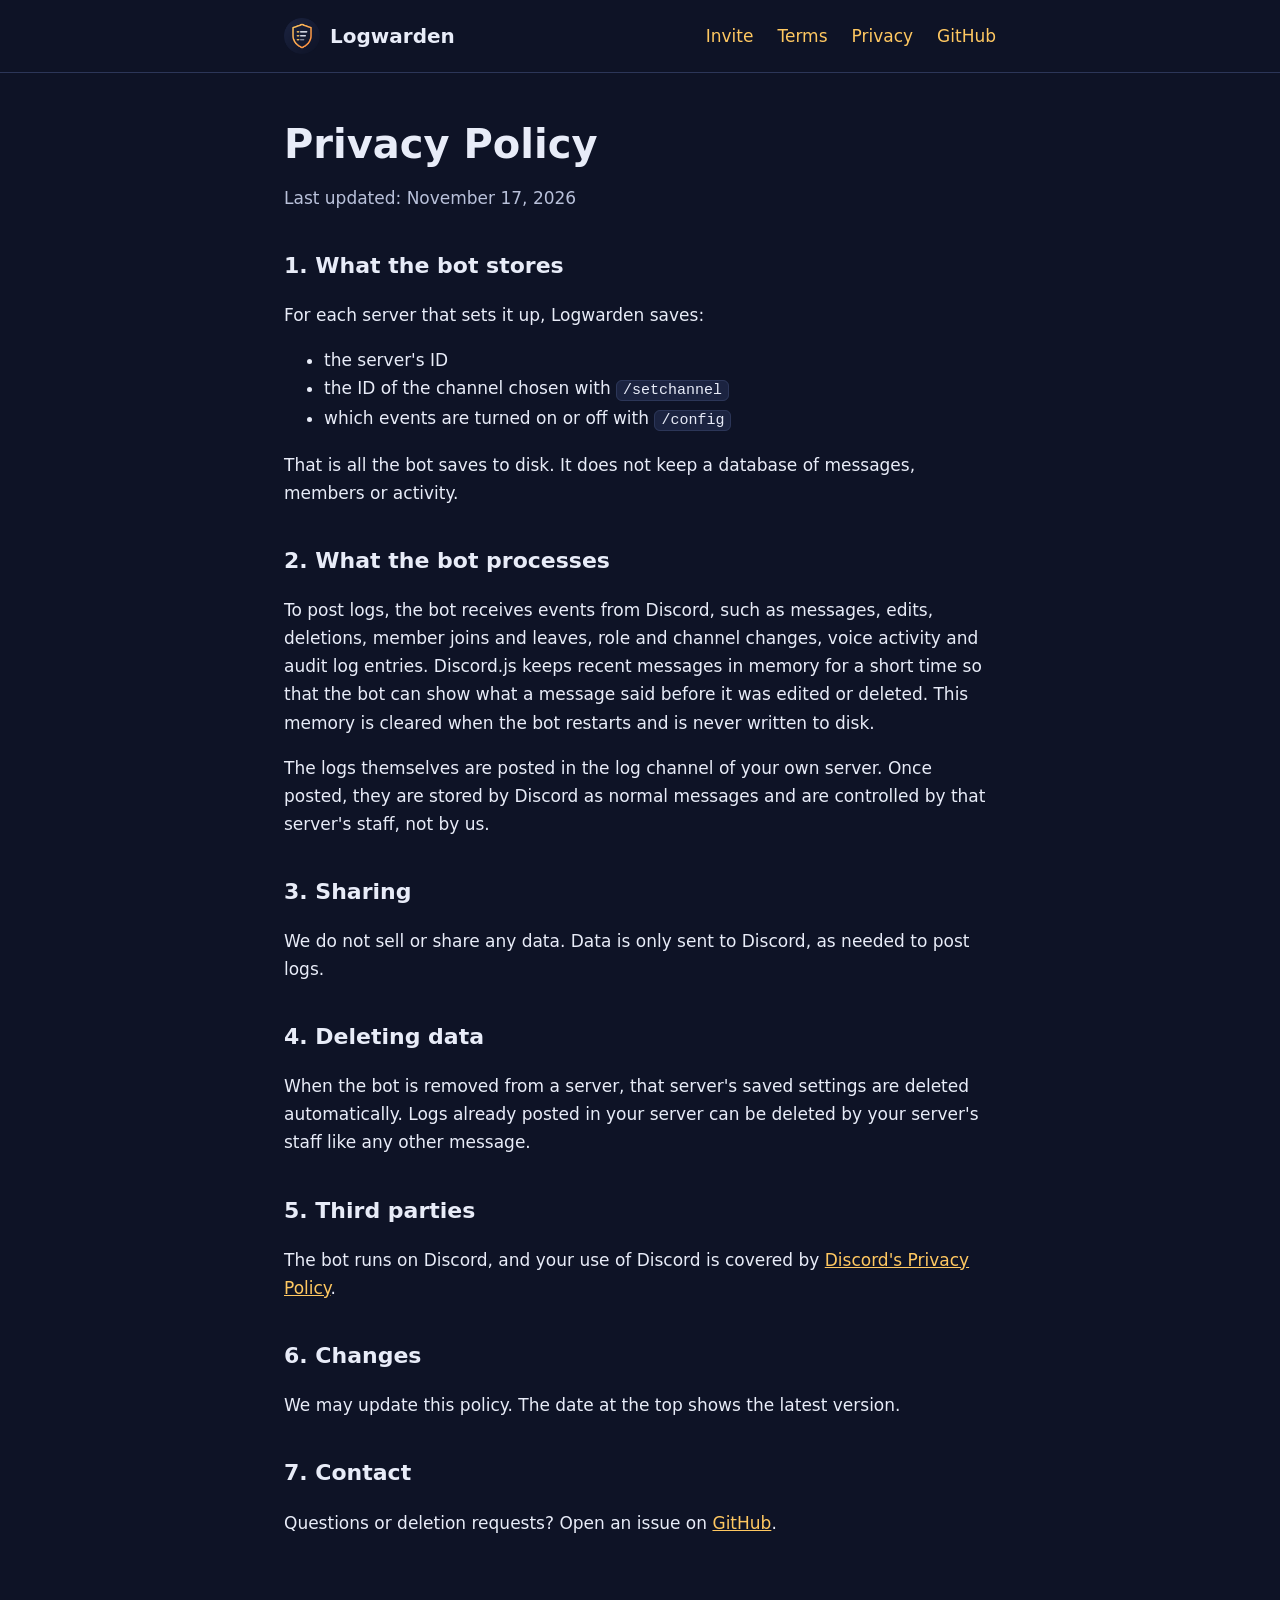
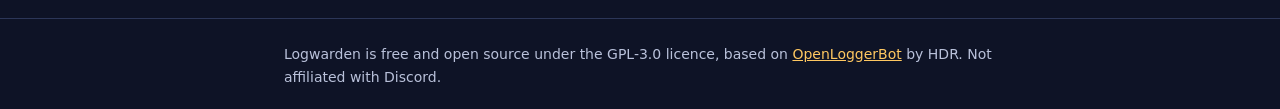
==== docs/privacy.html @ b776d4d5 "Add website, invite link, new policies and settings cleanup - docs/: home page, Terms of Service and" ====
<!doctype html>
<html lang="en">
<head>
<meta charset="utf-8">
<meta name="viewport" content="width=device-width, initial-scale=1">
<title>Privacy Policy — Logwarden</title>
<meta name="description" content="Every change in your server, on the record. Logwarden is a free, open source Discord logging bot.">
<link rel="icon" href="logo.png">
<link rel="stylesheet" href="style.css">
</head>
<body>
<header><div class="wrap"><nav>
<a class="brand" href="./"><img src="logo.png" alt="">Logwarden</a>
<a href="https://discord.com/oauth2/authorize?client_id=1572432117311340676&amp;scope=bot+applications.commands&amp;permissions=117920">Invite</a>
<a href="terms.html">Terms</a>
<a href="privacy.html">Privacy</a>
<a href="https://github.com/ringnetcpbx/logwarden">GitHub</a>
</nav></div></header>
<main><div class="wrap">
<h1>Privacy Policy</h1>
<p class="muted">Last updated: November 17, 2026</p>
<h2>1. What the bot stores</h2>
<p>For each server that sets it up, Logwarden saves:</p>
<ul>
<li>the server's ID</li>
<li>the ID of the channel chosen with <code>/setchannel</code></li>
<li>which events are turned on or off with <code>/config</code></li>
</ul>
<p>That is all the bot saves to disk. It does not keep a database of messages, members or activity.</p>
<h2>2. What the bot processes</h2>
<p>To post logs, the bot receives events from Discord, such as messages, edits, deletions, member joins and leaves, role and channel changes, voice activity and audit log entries. Discord.js keeps recent messages in memory for a short time so that the bot can show what a message said before it was edited or deleted. This memory is cleared when the bot restarts and is never written to disk.</p>
<p>The logs themselves are posted in the log channel of your own server. Once posted, they are stored by Discord as normal messages and are controlled by that server's staff, not by us.</p>
<h2>3. Sharing</h2>
<p>We do not sell or share any data. Data is only sent to Discord, as needed to post logs.</p>
<h2>4. Deleting data</h2>
<p>When the bot is removed from a server, that server's saved settings are deleted automatically. Logs already posted in your server can be deleted by your server's staff like any other message.</p>
<h2>5. Third parties</h2>
<p>The bot runs on Discord, and your use of Discord is covered by <a href="https://discord.com/privacy">Discord's Privacy Policy</a>.</p>
<h2>6. Changes</h2>
<p>We may update this policy. The date at the top shows the latest version.</p>
<h2>7. Contact</h2>
<p>Questions or deletion requests? Open an issue on <a href="https://github.com/ringnetcpbx/logwarden/issues">GitHub</a>.</p>
</div></main>
<footer><div class="wrap">Logwarden is free and open source under the GPL-3.0 licence, based on <a href="https://github.com/HDR/OpenLoggerBot">OpenLoggerBot</a> by HDR. Not affiliated with Discord.</div></footer>
</body>
</html>
---- docs/style.css ----
:root{--bg:#0E1326;--panel:#1B2340;--line:#2C3658;--text:#E8ECF8;--muted:#B9C1DA;--amber:#FFC861;--ember:#FF8A3D}
*{box-sizing:border-box}
body{margin:0;background:var(--bg);color:var(--text);font:17px/1.65 Inter,system-ui,-apple-system,"Segoe UI",sans-serif}
a{color:var(--amber)}a:hover{color:#FFE0A3}
header{border-bottom:1px solid var(--line)}
.wrap{max-width:760px;margin:0 auto;padding:0 24px}
nav{display:flex;align-items:center;gap:24px;padding:18px 0;flex-wrap:wrap}
nav .brand{display:flex;align-items:center;gap:10px;color:var(--text);text-decoration:none;font-weight:700;font-size:20px;margin-right:auto}
nav .brand img{width:36px;height:36px}
nav a{text-decoration:none}
main{padding:48px 0 64px}
h1{font-size:40px;line-height:1.15;margin:0 0 8px}
h2{font-size:22px;margin:36px 0 8px}
.muted{color:var(--muted)}
.hero{text-align:center;padding:24px 0 8px}
.hero img{width:144px;height:144px}
.hero h1{font-size:56px;margin-top:12px}
.btn{display:inline-block;margin-top:24px;padding:14px 28px;border-radius:10px;background:linear-gradient(135deg,var(--amber),var(--ember));color:#1A1206;font-weight:700;text-decoration:none}
.btn:hover{color:#1A1206;filter:brightness(1.05)}
.grid{display:grid;grid-template-columns:repeat(auto-fit,minmax(280px,1fr));gap:16px;margin-top:40px}
.card{background:var(--panel);border:1px solid var(--line);border-radius:12px;padding:18px}
.card h3{margin:0 0 4px;font-size:17px}.card p{margin:0;color:var(--muted);font-size:15px}
code{background:var(--panel);border:1px solid var(--line);border-radius:6px;padding:1px 6px;font-size:15px}
footer{border-top:1px solid var(--line);padding:24px 0;color:var(--muted);font-size:14px}
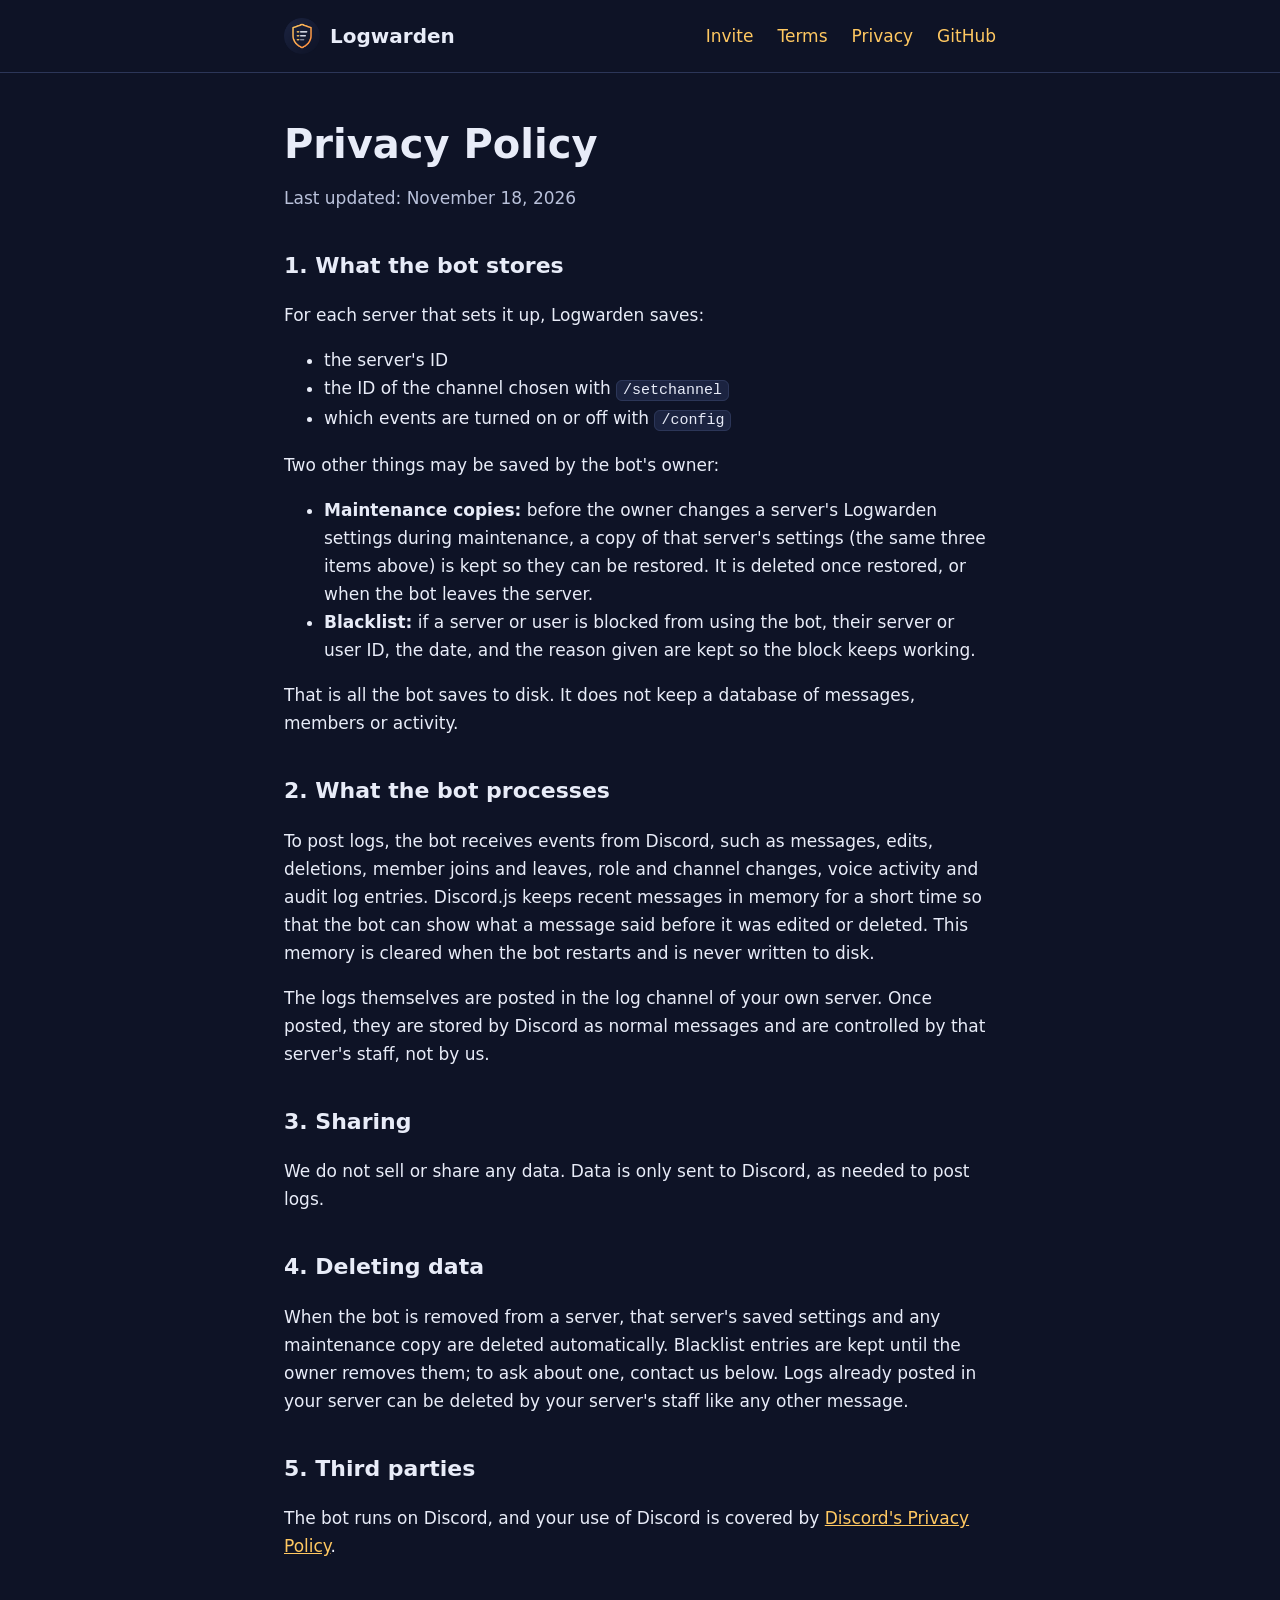
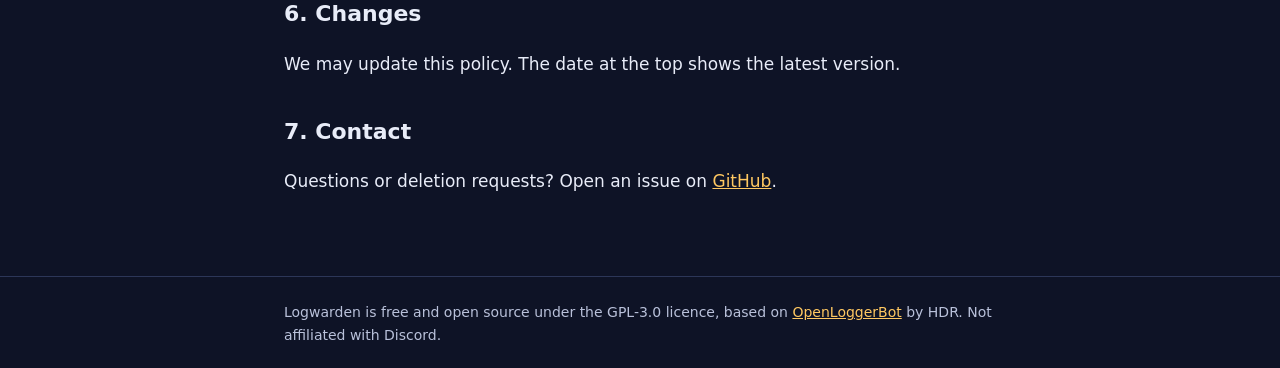
==== commit 33dd8589: "Add blacklist, maintenance mode and owner notifications - /owner blacklist add/remove/list: block a " ====
--- a/docs/privacy.html
+++ b/docs/privacy.html
@@ -14,17 +14,22 @@
 <a href="https://discord.com/oauth2/authorize?client_id=1572432117311340676&amp;scope=bot+applications.commands&amp;permissions=117920">Invite</a>
 <a href="terms.html">Terms</a>
 <a href="privacy.html">Privacy</a>
-<a href="https://github.com/ringnetcpbx/logwarden">GitHub</a>
+<a href="https://github.com/tomg12345667/sturdy-waffle">GitHub</a>
 </nav></div></header>
 <main><div class="wrap">
 <h1>Privacy Policy</h1>
-<p class="muted">Last updated: November 17, 2026</p>
+<p class="muted">Last updated: November 18, 2026</p>
 <h2>1. What the bot stores</h2>
 <p>For each server that sets it up, Logwarden saves:</p>
 <ul>
 <li>the server's ID</li>
 <li>the ID of the channel chosen with <code>/setchannel</code></li>
 <li>which events are turned on or off with <code>/config</code></li>
+</ul>
+<p>Two other things may be saved by the bot's owner:</p>
+<ul>
+<li><strong>Maintenance copies:</strong> before the owner changes a server's Logwarden settings during maintenance, a copy of that server's settings (the same three items above) is kept so they can be restored. It is deleted once restored, or when the bot leaves the server.</li>
+<li><strong>Blacklist:</strong> if a server or user is blocked from using the bot, their server or user ID, the date, and the reason given are kept so the block keeps working.</li>
 </ul>
 <p>That is all the bot saves to disk. It does not keep a database of messages, members or activity.</p>
 <h2>2. What the bot processes</h2>
@@ -33,13 +38,13 @@
 <h2>3. Sharing</h2>
 <p>We do not sell or share any data. Data is only sent to Discord, as needed to post logs.</p>
 <h2>4. Deleting data</h2>
-<p>When the bot is removed from a server, that server's saved settings are deleted automatically. Logs already posted in your server can be deleted by your server's staff like any other message.</p>
+<p>When the bot is removed from a server, that server's saved settings and any maintenance copy are deleted automatically. Blacklist entries are kept until the owner removes them; to ask about one, contact us below. Logs already posted in your server can be deleted by your server's staff like any other message.</p>
 <h2>5. Third parties</h2>
 <p>The bot runs on Discord, and your use of Discord is covered by <a href="https://discord.com/privacy">Discord's Privacy Policy</a>.</p>
 <h2>6. Changes</h2>
 <p>We may update this policy. The date at the top shows the latest version.</p>
 <h2>7. Contact</h2>
-<p>Questions or deletion requests? Open an issue on <a href="https://github.com/ringnetcpbx/logwarden/issues">GitHub</a>.</p>
+<p>Questions or deletion requests? Open an issue on <a href="https://github.com/tomg12345667/sturdy-waffle/issues">GitHub</a>.</p>
 </div></main>
 <footer><div class="wrap">Logwarden is free and open source under the GPL-3.0 licence, based on <a href="https://github.com/HDR/OpenLoggerBot">OpenLoggerBot</a> by HDR. Not affiliated with Discord.</div></footer>
 </body>
